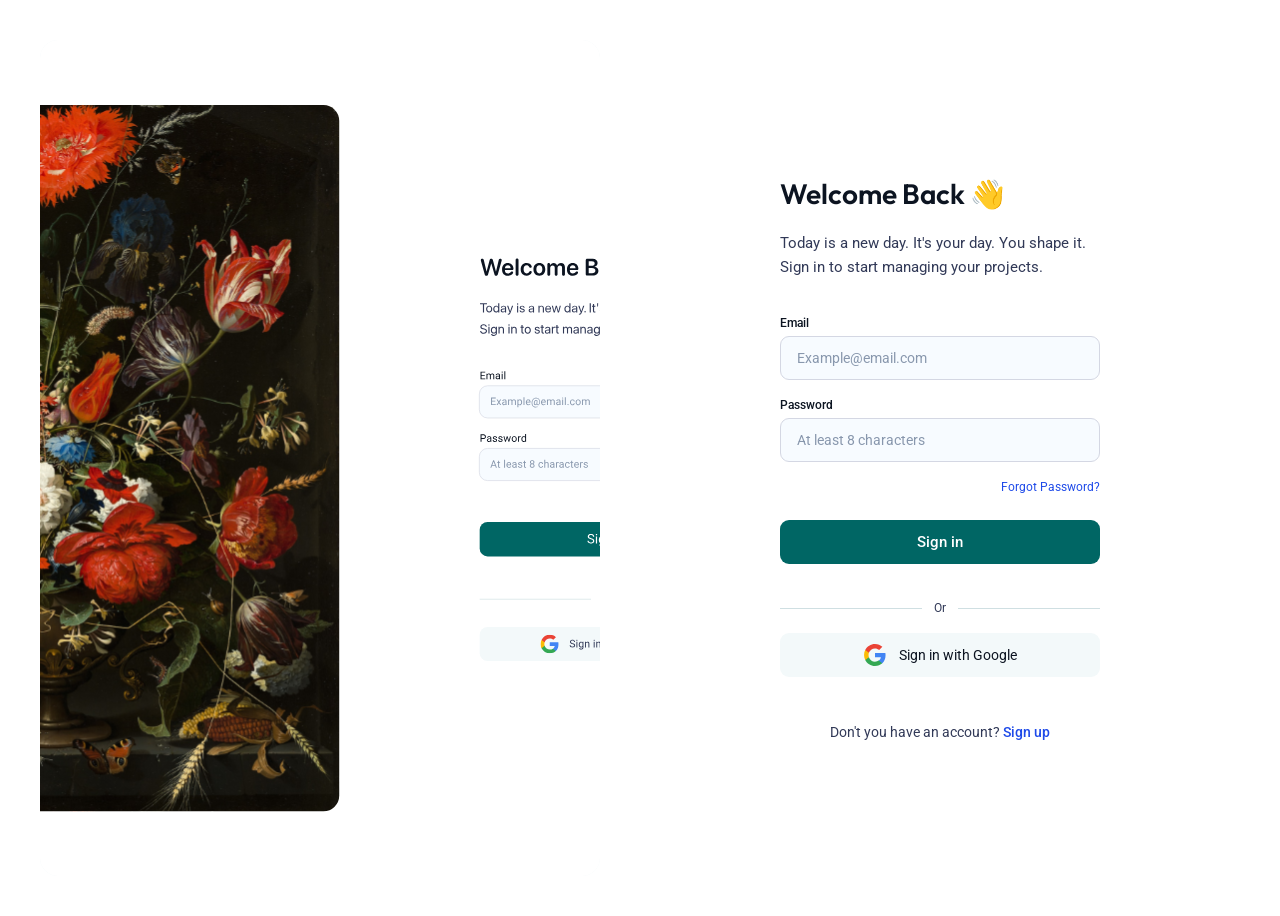
==== src/index.html @ 34e118e5 "feat: implement responsive login page with associated design system instructions and assets" ====
<!DOCTYPE html>
<html lang="th">
<head>
  <meta charset="UTF-8">
  <meta name="viewport" content="width=device-width, initial-scale=1.0">
  <title>KUDMS - Login</title>
  
  <!-- Fonts: Google Fonts (Inter for Headings, Roboto for Body) -->
  <link rel="preconnect" href="https://fonts.googleapis.com">
  <link rel="preconnect" href="https://fonts.gstatic.com" crossorigin>
  <link href="https://fonts.googleapis.com/css2?family=Inter:wght@400;500;600&family=Outfit:wght@500;600&family=Roboto:wght@400;500&display=swap" rel="stylesheet">
  
  <!-- Styles -->
  <link rel="stylesheet" href="./css/login.css">
</head>
<body>

  <main class="login-container">
    
    <!-- Left Art Section (Hidden on Mobile) -->
    <section class="login-art">
      <img src="../design/pages/login.svg" alt="KUDMS Abstract Art">
    </section>

    <!-- Right Form Section -->
    <section class="login-form-wrapper">
      <div class="login-form-content">
        
        <!-- Header -->
        <header class="login-header">
          <h1>Welcome Back 👋</h1>
          <p>Today is a new day. It's your day. You shape it. Sign in to start managing your projects.</p>
        </header>

        <!-- Form -->
        <form class="login-form" action="#" method="POST">
          
          <div class="form-group">
            <label for="email">Email</label>
            <input type="email" id="email" class="form-input" placeholder="Example@email.com" required>
          </div>

          <div class="form-group">
            <label for="password">Password</label>
            <input type="password" id="password" class="form-input" placeholder="At least 8 characters" required>
          </div>

          <a href="#" class="forgot-password">Forgot Password?</a>

          <button type="submit" class="btn-primary">Sign in</button>
        </form>

        <!-- Social Login -->
        <div class="social-login">
          <div class="divider">
            <span>Or</span>
          </div>

          <!-- Since Google svg is not exported separately, we will use a generic svg icon inline or text. Let's use an inline SVG for Google logo -->
          <button type="button" class="btn-social">
            <svg width="24" height="24" viewBox="0 0 24 24" fill="none" xmlns="http://www.w3.org/2000/svg">
              <path d="M22.56 12.25C22.56 11.47 22.49 10.72 22.36 10H12V14.26H17.92C17.66 15.63 16.88 16.79 15.71 17.57V20.34H19.28C21.36 18.42 22.56 15.6 22.56 12.25Z" fill="#4285F4"/>
              <path d="M12 23C14.97 23 17.46 22.02 19.28 20.34L15.71 17.57C14.73 18.23 13.47 18.63 12 18.63C9.16 18.63 6.75 16.71 5.89 14.15H2.22V16.99C4.02 20.57 7.7 23 12 23Z" fill="#34A853"/>
              <path d="M5.89 14.15C5.67 13.49 5.54 12.77 5.54 12C5.54 11.23 5.67 10.51 5.89 9.85V7.01H2.22C1.48 8.49 1.05 10.18 1.05 12C1.05 13.82 1.48 15.51 2.22 16.99L5.89 14.15Z" fill="#FBBC05"/>
              <path d="M12 5.38C13.62 5.38 15.06 5.93 16.2 7.02L19.35 3.87C17.45 2.09 14.97 1 12 1C7.7 1 4.02 3.43 2.22 7.01L5.89 9.85C6.75 7.29 9.16 5.38 12 5.38Z" fill="#EA4335"/>
            </svg>
            Sign in with Google
          </button>
          
          <!-- Commenting out Facebook as per design showing it hidden: display: none -->
          <!--
          <button type="button" class="btn-social">
            Sign in with Facebook
          </button>
          -->
        </div>

        <div class="signup-link">
          Don't you have an account? <a href="#">Sign up</a>
        </div>

      </div>
    </section>

  </main>

</body>
</html>
---- src/css/login.css ----
:root {
  /* Colors */
  --bg-primary: #FFFFFF;
  --bg-secondary: #F7FBFF;
  --bg-social: #F3F9FA;

  --text-primary: #0C1421;
  --text-secondary: #313957;
  --text-placeholder: #8897AD;
  --text-light: #FFFFFF;

  --brand-primary: #006664;
  --brand-primary-hover: #004d4b;
  --link-color: #1E4AE9;
  --link-hover: #1536b3;

  --border-color: #D4D7E3;
  --divider-color: #CFDFE2;

  /* Fonts */
  --font-heading: 'Outfit', 'Inter', sans-serif;
  --font-body: 'Roboto', 'Inter', sans-serif;

  /* Shadows & Radius */
  --radius-sm: 9px;
  --radius-md: 15px;
  --radius-lg: 18px;
  --shadow-sm: 0 2px 4px rgba(0, 0, 0, 0.05);
  --shadow-md: 0 4px 12px rgba(0, 0, 0, 0.08);
}

/* Dark Mode Support */
@media (prefers-color-scheme: dark) {
  :root {
    --bg-primary: #0f172a;
    --bg-secondary: #1e293b;
    --bg-social: #1e293b;

    --text-primary: #f8fafc;
    --text-secondary: #cbd5e1;
    --text-placeholder: #94a3b8;

    --border-color: #334155;
    --divider-color: #334155;
  }
}

* {
  box-sizing: border-box;
  margin: 0;
  padding: 0;
}

body {
  font-family: var(--font-body);
  background-color: var(--bg-primary);
  color: var(--text-primary);
  min-height: 100vh;
  display: flex;
  justify-content: center;
  align-items: center;
  transition: background-color 0.3s ease;
}

/* Layout */
.login-container {
  display: flex;
  flex-direction: column;
  width: 100%;
  max-width: 1314px;
  min-height: 100vh;
  background-color: var(--bg-primary);
}

@media (min-width: 992px) {
  .login-container {
    flex-direction: row;
    align-items: center;
    padding: 40px;
    gap: 40px;
    min-height: 800px;
  }
}

/* Art Section */
.login-art {
  display: none;
  flex: 1;
  background-color: var(--bg-social);
  border-radius: var(--radius-lg);
  overflow: hidden;
  height: 100%;
  min-height: 400px;
  position: relative;
}

.login-art img {
  width: 100%;
  height: 100%;
  object-fit: cover;
  position: absolute;
  top: 0;
  left: 0;
}

@media (min-width: 992px) {
  .login-art {
    display: block;
    height: 836px;
    max-width: 680px;
  }
}

/* Form Section */
.login-form-wrapper {
  flex: 1;
  display: flex;
  justify-content: center;
  align-items: center;
  padding: 40px 20px;
  width: 100%;
}

@media (min-width: 992px) {
  .login-form-wrapper {
    max-width: 634px;
  }
}

.login-form-content {
  width: 100%;
  max-width: 320px;
  display: flex;
  flex-direction: column;
  gap: 37px;
}

/* Header */
.login-header {
  display: flex;
  flex-direction: column;
  gap: 20px;
  text-align: left;
}

.login-header h1 {
  font-family: var(--font-heading);
  font-weight: 600;
  font-size: 28px;
  color: var(--text-primary);
}

.login-header p {
  font-size: 15px;
  line-height: 1.6;
  color: var(--text-secondary);
}

/* Form */
.login-form {
  display: flex;
  flex-direction: column;
  gap: 18px;
}

.form-group {
  display: flex;
  flex-direction: column;
  gap: 6px;
}

.form-group label {
  font-size: 12px;
  color: var(--text-primary);
  font-weight: 500;
}

.form-input {
  width: 100%;
  height: 44px;
  background: var(--bg-secondary);
  border: 1px solid var(--border-color);
  border-radius: var(--radius-sm);
  padding: 0 16px;
  font-family: var(--font-body);
  font-size: 14px;
  color: var(--text-primary);
  transition: all 0.2s ease;
}

.form-input:focus {
  outline: none;
  border-color: var(--brand-primary);
  box-shadow: 0 0 0 3px rgba(0, 102, 100, 0.1);
}

.form-input::placeholder {
  color: var(--text-placeholder);
}

.forgot-password {
  font-size: 12px;
  color: var(--link-color);
  text-decoration: none;
  align-self: flex-end;
  transition: color 0.2s ease;
}

.forgot-password:hover {
  color: var(--link-hover);
  text-decoration: underline;
}

/* Main Button */
.btn-primary {
  width: 100%;
  height: 44px;
  background: var(--brand-primary);
  color: var(--text-light);
  border: none;
  border-radius: var(--radius-sm);
  font-family: var(--font-body);
  font-size: 15px;
  font-weight: 500;
  cursor: pointer;
  transition: background-color 0.2s ease, transform 0.1s ease;
  margin-top: 8px;
}

.btn-primary:hover {
  background: var(--brand-primary-hover);
}

.btn-primary:active {
  transform: translateY(1px);
}

/* Social Login */
.social-login {
  display: flex;
  flex-direction: column;
  gap: 18px;
}

.divider {
  display: flex;
  align-items: center;
  gap: 12px;
}

.divider::before,
.divider::after {
  content: "";
  flex: 1;
  height: 1px;
  background-color: var(--divider-color);
}

.divider span {
  font-size: 12px;
  color: var(--text-secondary);
}

.btn-social {
  display: flex;
  align-items: center;
  justify-content: center;
  gap: 12px;
  width: 100%;
  height: 44px;
  background: var(--bg-social);
  border: 1px solid transparent;
  border-radius: var(--radius-sm);
  font-family: var(--font-body);
  font-size: 14px;
  color: var(--text-primary);
  cursor: pointer;
  transition: all 0.2s ease;
}

.btn-social:hover {
  background: var(--bg-secondary);
  border-color: var(--border-color);
}

.btn-social img {
  width: 20px;
  height: 20px;
}

.signup-link {
  text-align: center;
  font-size: 14px;
  color: var(--text-secondary);
  margin-top: 10px;
}

.signup-link a {
  color: var(--link-color);
  text-decoration: none;
  font-weight: 500;
}

.signup-link a:hover {
  text-decoration: underline;
}
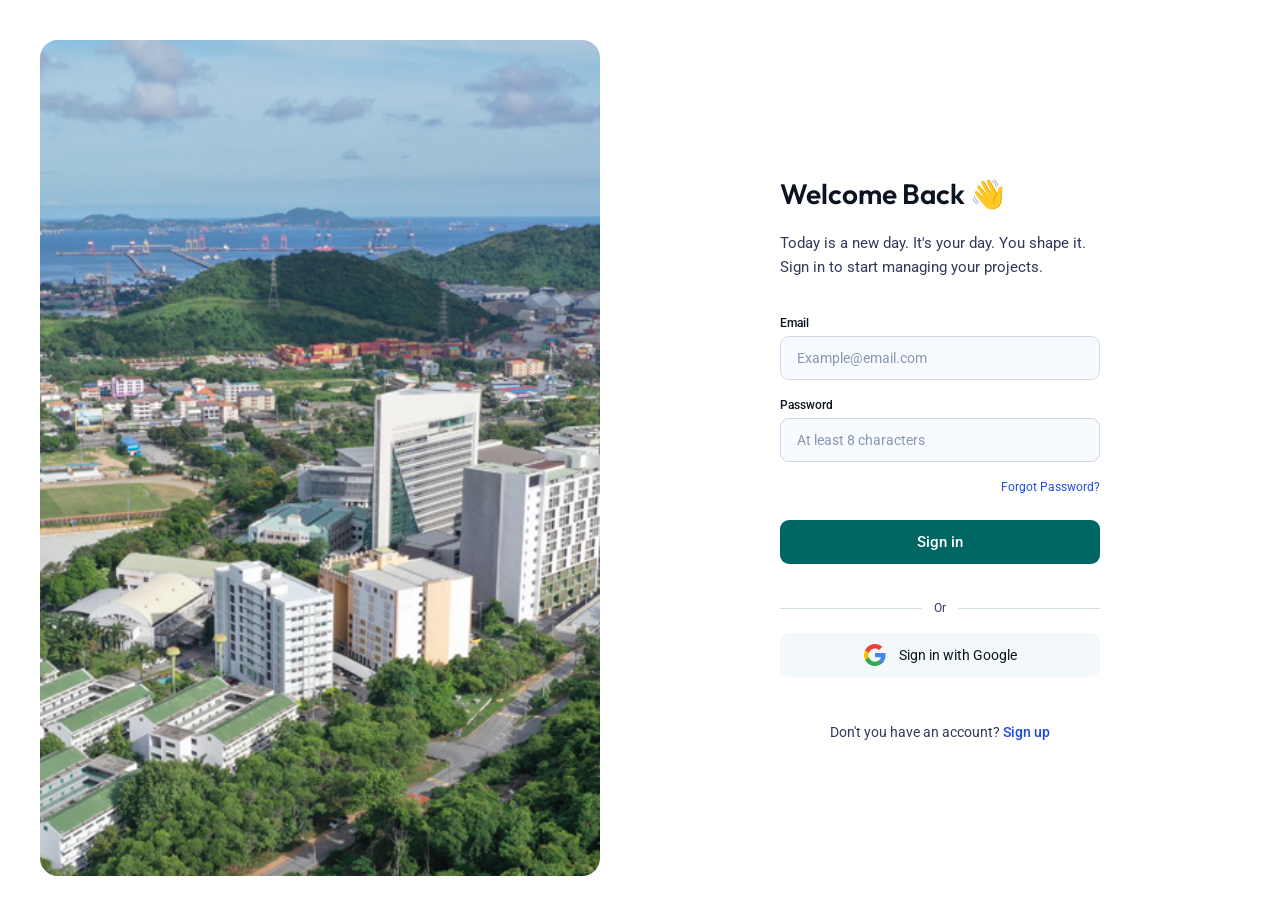
==== commit 5becf070: "feat: implement forgot password page and associated styling assets" ====
--- a/src/index.html
+++ b/src/index.html
@@ -19,7 +19,7 @@
     
     <!-- Left Art Section (Hidden on Mobile) -->
     <section class="login-art">
-      <img src="../design/pages/login.svg" alt="KUDMS Abstract Art">
+      <img src="../assets/img/side_img_login.jpg" alt="KUDMS Abstract Art">
     </section>
 
     <!-- Right Form Section -->
@@ -45,7 +45,7 @@
             <input type="password" id="password" class="form-input" placeholder="At least 8 characters" required>
           </div>
 
-          <a href="#" class="forgot-password">Forgot Password?</a>
+          <a href="./forget_password.html" class="forgot-password">Forgot Password?</a>
 
           <button type="submit" class="btn-primary">Sign in</button>
         </form>
